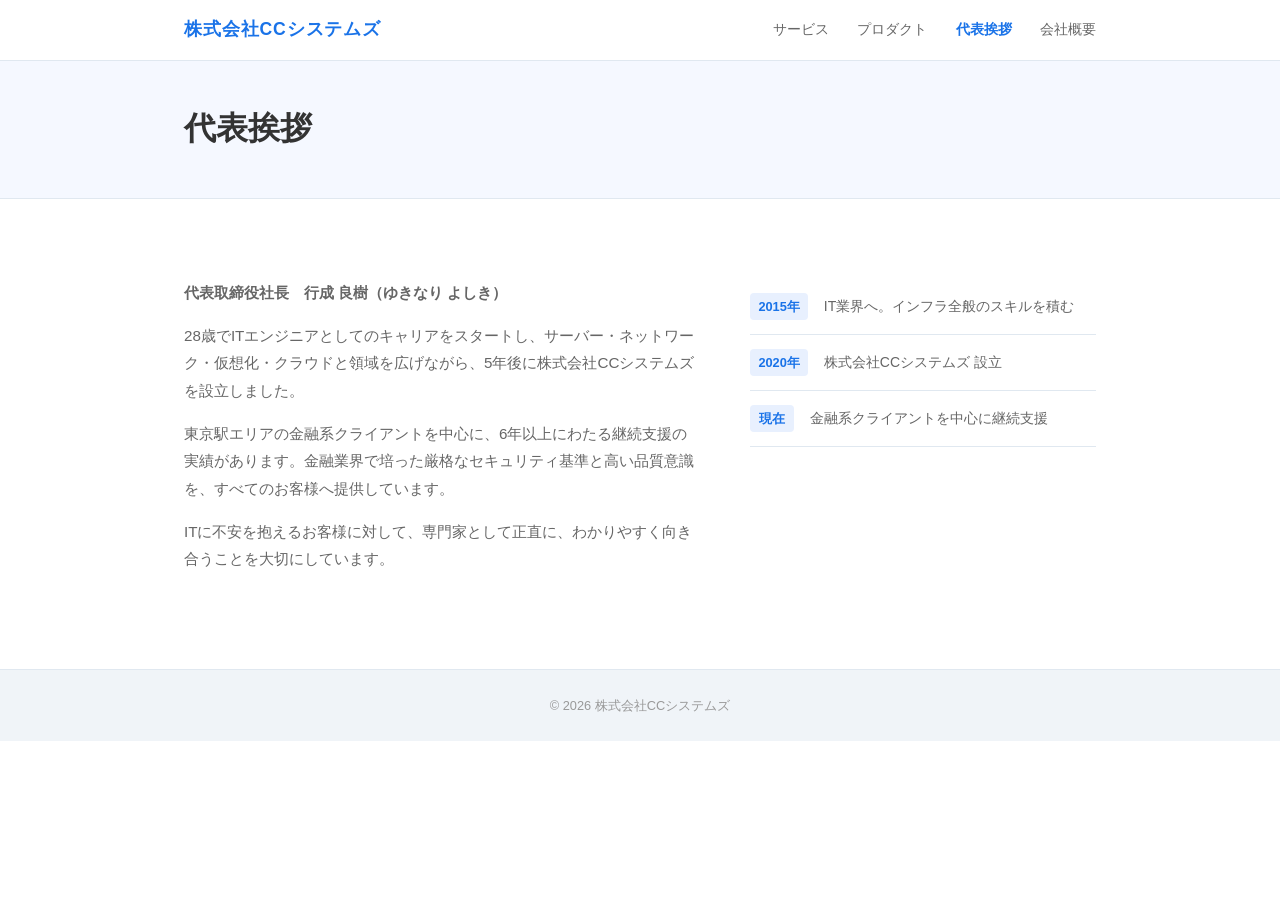
==== about.html @ 44f5fd3d "初回コミット: 株式会社CCシステムズ ホームページ" ====
<!DOCTYPE html>
<html lang="ja">
<head>
  <meta charset="UTF-8">
  <meta name="viewport" content="width=device-width, initial-scale=1.0">
  <title>代表挨拶 | 株式会社CCシステムズ</title>
  <link rel="stylesheet" href="style.css">
  <link rel="stylesheet" href="https://cdnjs.cloudflare.com/ajax/libs/font-awesome/6.5.0/css/all.min.css">
</head>
<body>

  <header>
    <div class="container">
      <div class="logo"><a href="index.html">株式会社CCシステムズ</a></div>
      <nav>
        <a href="service.html">サービス</a>
        <a href="inframanager.html">プロダクト</a>
        <a href="about.html" class="active">代表挨拶</a>
        <a href="company.html">会社概要</a>
      </nav>
    </div>
  </header>

  <section class="page-hero">
    <div class="container">
      <h1>代表挨拶</h1>
    </div>
  </section>

  <section class="section">
    <div class="container">
      <div class="about-grid">
        <div class="about-text">
          <p class="about-name">代表取締役社長　行成 良樹（ゆきなり よしき）</p>
          <p>28歳でITエンジニアとしてのキャリアをスタートし、サーバー・ネットワーク・仮想化・クラウドと領域を広げながら、5年後に株式会社CCシステムズを設立しました。</p>
          <p>東京駅エリアの金融系クライアントを中心に、6年以上にわたる継続支援の実績があります。金融業界で培った厳格なセキュリティ基準と高い品質意識を、すべてのお客様へ提供しています。</p>
          <p>ITに不安を抱えるお客様に対して、専門家として正直に、わかりやすく向き合うことを大切にしています。</p>
        </div>
        <div class="about-career">
          <div class="career-item">
            <span class="career-age">2015年</span>
            <span class="career-desc">IT業界へ。インフラ全般のスキルを積む</span>
          </div>
          <div class="career-item">
            <span class="career-age">2020年</span>
            <span class="career-desc">株式会社CCシステムズ 設立</span>
          </div>
          <div class="career-item">
            <span class="career-age">現在</span>
            <span class="career-desc">金融系クライアントを中心に継続支援</span>
          </div>
        </div>
      </div>
    </div>
  </section>

  <footer>
    <div class="container">
      <p>&copy; 2026 株式会社CCシステムズ</p>
    </div>
  </footer>

</body>
</html>
---- style.css ----
* {
  margin: 0;
  padding: 0;
  box-sizing: border-box;
}

:root {
  --primary: #1a73e8;
  --primary-dark: #1557b0;
  --text: #333;
  --text-light: #666;
  --bg-light: #f5f8ff;
  --border: #e0e8f0;
  --white: #fff;
}

body {
  font-family: 'Helvetica Neue', Arial, 'Hiragino Kaku Gothic ProN', 'Hiragino Sans', Meiryo, sans-serif;
  color: var(--text);
  line-height: 1.8;
  background: var(--white);
}

.container {
  max-width: 960px;
  margin: 0 auto;
  padding: 0 24px;
}

/* Header */
header {
  position: fixed;
  top: 0;
  width: 100%;
  background: var(--white);
  border-bottom: 1px solid var(--border);
  z-index: 100;
  padding: 14px 0;
}

header .container {
  display: flex;
  justify-content: space-between;
  align-items: center;
}

.logo {
  color: var(--primary);
  font-size: 1.1rem;
  font-weight: 700;
  letter-spacing: 0.05em;
}

nav a {
  color: var(--text-light);
  text-decoration: none;
  margin-left: 24px;
  font-size: 0.9rem;
  transition: color 0.2s;
}

nav a:hover {
  color: var(--primary);
}

/* Logo link */
.logo a {
  color: var(--primary);
  text-decoration: none;
}

nav a.active {
  color: var(--primary);
  font-weight: 700;
}

/* Page hero */
.page-hero {
  background: var(--bg-light);
  padding: 100px 0 40px;
  border-bottom: 1px solid var(--border);
}

.page-hero h1 {
  font-size: 2rem;
  font-weight: 700;
  color: var(--text);
}

/* Hero */
.hero {
  background: var(--white);
  padding: 140px 0 90px;
  text-align: center;
  border-bottom: 1px solid var(--border);
}

.hero h1 {
  font-size: 2.4rem;
  font-weight: 700;
  color: var(--text);
  letter-spacing: 0.1em;
  margin-bottom: 16px;
}

.hero-en {
  font-size: 1rem;
  color: var(--text-light);
  letter-spacing: 0.15em;
  margin-bottom: 16px;
}

.hero-copy {
  font-size: 1rem;
  color: var(--text-light);
  margin-bottom: 36px;
}

.hero-links {
  display: flex;
  gap: 16px;
  justify-content: center;
  flex-wrap: wrap;
}

.btn-outline {
  background: transparent;
  border: 2px solid var(--primary);
  color: var(--primary);
}

.btn-outline:hover {
  background: var(--primary);
  color: var(--white);
}

/* Section */
.section {
  padding: 80px 0;
}

.section-gray {
  background: var(--bg-light);
}

h2 {
  font-size: 1.6rem;
  font-weight: 700;
  color: var(--text);
  margin-bottom: 48px;
  position: relative;
  display: inline-block;
}

h2::after {
  content: '';
  display: block;
  width: 36px;
  height: 3px;
  background: var(--primary);
  margin-top: 10px;
}

/* Service */
.service-grid {
  display: grid;
  grid-template-columns: repeat(2, 1fr);
  gap: 24px;
  max-width: 720px;
}

.service-card {
  background: var(--white);
  border: 1px solid var(--border);
  border-radius: 8px;
  padding: 32px 24px;
  transition: box-shadow 0.2s, border-color 0.2s;
}

.service-card:hover {
  box-shadow: 0 4px 20px rgba(26, 115, 232, 0.1);
  border-color: var(--primary);
}

.service-icon {
  font-size: 2rem;
  margin-bottom: 16px;
  color: var(--primary);
}

.service-card h3 {
  font-size: 1rem;
  font-weight: 700;
  margin-bottom: 12px;
  color: var(--text);
}

.service-card p {
  font-size: 0.875rem;
  color: var(--text-light);
  line-height: 1.7;
}

/* Product */
.product-card {
  background: var(--white);
  border: 1px solid var(--border);
  border-radius: 10px;
  padding: 36px;
  max-width: 720px;
}

.product-header {
  margin-bottom: 28px;
}

.product-title {
  display: flex;
  align-items: center;
  gap: 14px;
  margin-bottom: 14px;
}

.product-icon {
  font-size: 1.6rem;
  color: var(--primary);
}

.product-title h3 {
  font-size: 1.5rem;
  font-weight: 700;
  color: var(--text);
}

.product-desc {
  font-size: 0.95rem;
  color: var(--text-light);
  line-height: 1.7;
}

.product-features {
  display: grid;
  grid-template-columns: repeat(3, 1fr);
  gap: 12px;
  margin-bottom: 24px;
}

.product-feature {
  display: flex;
  align-items: center;
  gap: 10px;
  font-size: 0.875rem;
  color: var(--text);
}

.product-feature i {
  color: var(--primary);
  width: 16px;
  text-align: center;
}

.product-target {
  font-size: 0.85rem;
  color: var(--text-light);
  border-top: 1px solid var(--border);
  padding-top: 16px;
}

.product-target i {
  color: var(--primary);
  margin-right: 6px;
}

.product-footer {
  margin-top: 24px;
}

/* About */
.about-grid {
  display: grid;
  grid-template-columns: 3fr 2fr;
  gap: 48px;
  align-items: start;
}

.about-name {
  font-size: 1rem;
  font-weight: 700;
  color: var(--primary);
  margin-bottom: 20px;
}

.about-text p {
  margin-bottom: 16px;
  color: var(--text-light);
  font-size: 0.95rem;
}

.career-item {
  display: flex;
  align-items: baseline;
  gap: 16px;
  padding: 14px 0;
  border-bottom: 1px solid var(--border);
}

.career-age {
  font-size: 0.8rem;
  font-weight: 700;
  color: var(--primary);
  min-width: 44px;
  background: #e8f0fe;
  padding: 2px 8px;
  border-radius: 4px;
  text-align: center;
}

.career-desc {
  font-size: 0.875rem;
  color: var(--text-light);
}

/* Company */
.company-table {
  width: 100%;
  border-collapse: collapse;
}

.company-table tr {
  border-bottom: 1px solid var(--border);
}

.company-table th {
  width: 150px;
  padding: 18px 0;
  font-size: 0.85rem;
  font-weight: 700;
  color: var(--text-light);
  text-align: left;
  vertical-align: top;
}

.company-table td {
  padding: 18px 0;
  font-size: 0.9rem;
  color: var(--text);
}

/* Contact */
.contact-container {
  text-align: center;
}

.contact-container p {
  color: var(--text-light);
  margin-bottom: 32px;
  font-size: 0.95rem;
}

.btn {
  display: inline-block;
  padding: 14px 40px;
  background: var(--primary);
  color: var(--white);
  text-decoration: none;
  border-radius: 6px;
  font-size: 0.9rem;
  letter-spacing: 0.05em;
  transition: background 0.2s;
}

.btn:hover {
  background: var(--primary-dark);
}

/* Footer */
footer {
  background: #f0f4f8;
  color: #999;
  padding: 24px 0;
  text-align: center;
  font-size: 0.8rem;
  border-top: 1px solid var(--border);
}

/* Responsive */
@media (max-width: 768px) {
  .hero h1 {
    font-size: 2rem;
  }

  .service-grid {
    grid-template-columns: 1fr;
  }

  .about-grid {
    grid-template-columns: 1fr;
    gap: 32px;
  }

  nav a {
    margin-left: 14px;
    font-size: 0.8rem;
  }
}
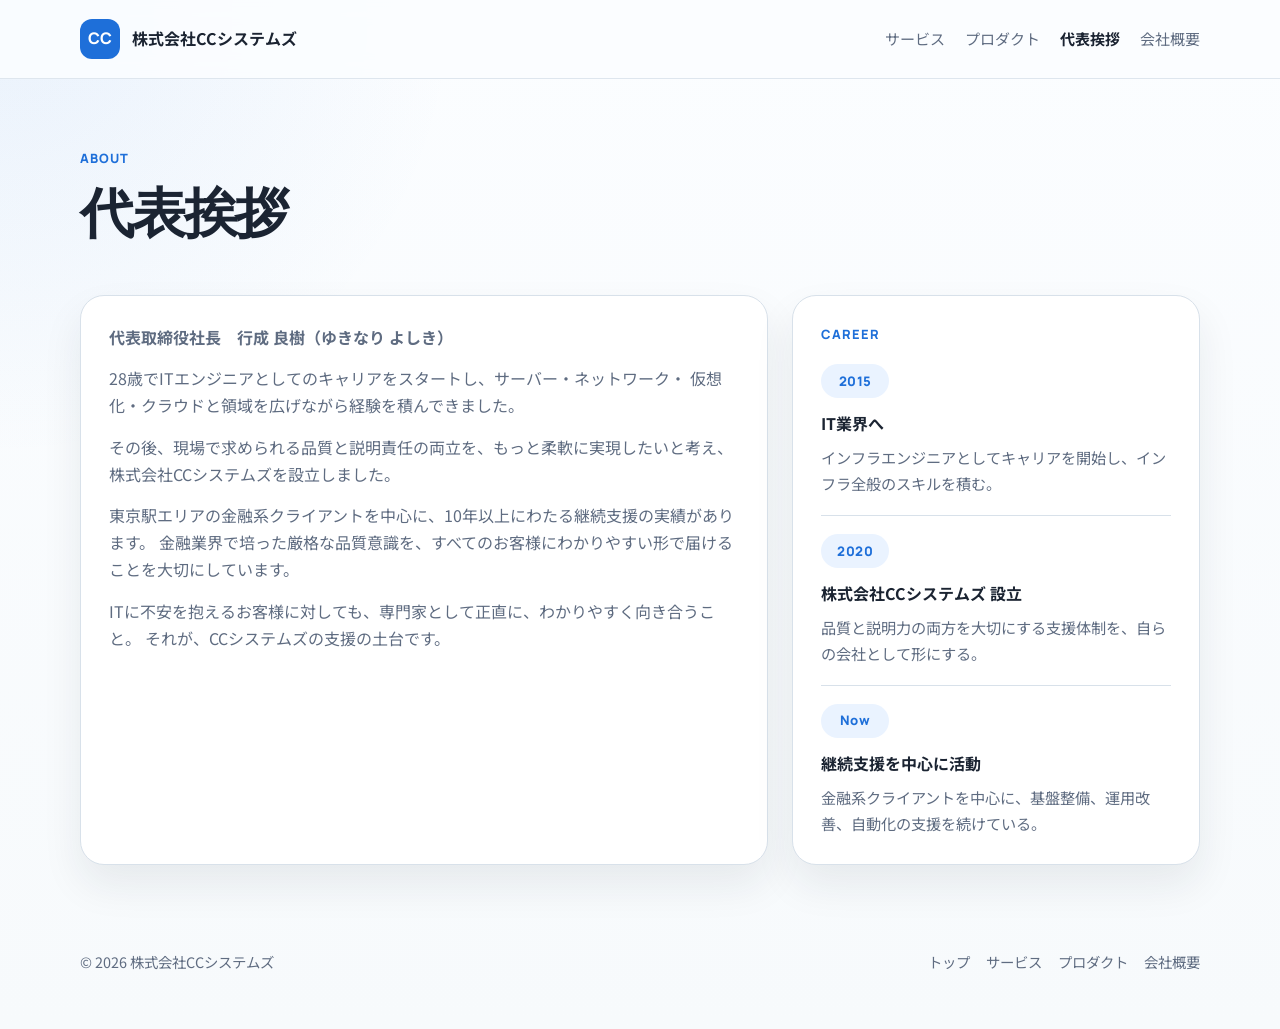
==== commit 5b6e2f73: "ホームページをcodex版に刷新 Co-Authored-By: Claude Sonnet 4.6 <noreply@anthropic.com>" ====
--- a/about.html
+++ b/about.html
@@ -3,62 +3,99 @@
 <head>
   <meta charset="UTF-8">
   <meta name="viewport" content="width=device-width, initial-scale=1.0">
+  <meta name="description" content="株式会社CCシステムズ代表、行成良樹の挨拶と歩みをご紹介します。">
   <title>代表挨拶 | 株式会社CCシステムズ</title>
-  <link rel="stylesheet" href="style.css">
+  <link rel="stylesheet" href="index-simple.css">
+  <link rel="stylesheet" href="about-simple.css">
   <link rel="stylesheet" href="https://cdnjs.cloudflare.com/ajax/libs/font-awesome/6.5.0/css/all.min.css">
 </head>
 <body>
-
-  <header>
-    <div class="container">
-      <div class="logo"><a href="index.html">株式会社CCシステムズ</a></div>
-      <nav>
+  <header class="site-header">
+    <div class="container header-inner">
+      <a class="brand" href="index.html">
+        <span class="brand-mark">CC</span>
+        <span class="brand-text">株式会社CCシステムズ</span>
+      </a>
+      <nav class="site-nav" aria-label="Primary">
         <a href="service.html">サービス</a>
-        <a href="inframanager.html">プロダクト</a>
-        <a href="about.html" class="active">代表挨拶</a>
+        <a href="product.html">プロダクト</a>
+        <a class="active" href="about.html" aria-current="page">代表挨拶</a>
         <a href="company.html">会社概要</a>
       </nav>
     </div>
   </header>
 
-  <section class="page-hero">
-    <div class="container">
-      <h1>代表挨拶</h1>
-    </div>
-  </section>
+  <main>
+    <section class="page-hero">
+      <div class="container">
+        <p class="section-label">About</p>
+        <h1>代表挨拶</h1>
+      </div>
+    </section>
 
-  <section class="section">
-    <div class="container">
-      <div class="about-grid">
-        <div class="about-text">
-          <p class="about-name">代表取締役社長　行成 良樹（ゆきなり よしき）</p>
-          <p>28歳でITエンジニアとしてのキャリアをスタートし、サーバー・ネットワーク・仮想化・クラウドと領域を広げながら、5年後に株式会社CCシステムズを設立しました。</p>
-          <p>東京駅エリアの金融系クライアントを中心に、6年以上にわたる継続支援の実績があります。金融業界で培った厳格なセキュリティ基準と高い品質意識を、すべてのお客様へ提供しています。</p>
-          <p>ITに不安を抱えるお客様に対して、専門家として正直に、わかりやすく向き合うことを大切にしています。</p>
-        </div>
-        <div class="about-career">
-          <div class="career-item">
-            <span class="career-age">2015年</span>
-            <span class="career-desc">IT業界へ。インフラ全般のスキルを積む</span>
-          </div>
-          <div class="career-item">
-            <span class="career-age">2020年</span>
-            <span class="career-desc">株式会社CCシステムズ 設立</span>
-          </div>
-          <div class="career-item">
-            <span class="career-age">現在</span>
-            <span class="career-desc">金融系クライアントを中心に継続支援</span>
-          </div>
+    <section class="section">
+      <div class="container">
+        <div class="about-layout">
+          <article class="message-card">
+            <p class="message-name">代表取締役社長　行成 良樹（ゆきなり よしき）</p>
+            <p>
+              28歳でITエンジニアとしてのキャリアをスタートし、サーバー・ネットワーク・
+              仮想化・クラウドと領域を広げながら経験を積んできました。
+            </p>
+            <p>
+              その後、現場で求められる品質と説明責任の両立を、もっと柔軟に実現したいと考え、
+              株式会社CCシステムズを設立しました。
+            </p>
+            <p>
+              東京駅エリアの金融系クライアントを中心に、10年以上にわたる継続支援の実績があります。
+              金融業界で培った厳格な品質意識を、すべてのお客様にわかりやすい形で届けることを大切にしています。
+            </p>
+            <p>
+              ITに不安を抱えるお客様に対しても、専門家として正直に、わかりやすく向き合うこと。
+              それが、CCシステムズの支援の土台です。
+            </p>
+          </article>
+
+          <aside class="career-card">
+            <p class="section-label">Career</p>
+            <div class="career-item">
+              <span class="career-year">2015</span>
+              <div class="career-body">
+                <strong>IT業界へ</strong>
+                <p>インフラエンジニアとしてキャリアを開始し、インフラ全般のスキルを積む。</p>
+              </div>
+            </div>
+            <div class="career-item">
+              <span class="career-year">2020</span>
+              <div class="career-body">
+                <strong>株式会社CCシステムズ 設立</strong>
+                <p>品質と説明力の両方を大切にする支援体制を、自らの会社として形にする。</p>
+              </div>
+            </div>
+            <div class="career-item">
+              <span class="career-year">Now</span>
+              <div class="career-body">
+                <strong>継続支援を中心に活動</strong>
+                <p>金融系クライアントを中心に、基盤整備、運用改善、自動化の支援を続けている。</p>
+              </div>
+            </div>
+          </aside>
         </div>
       </div>
-    </div>
-  </section>
+    </section>
 
-  <footer>
-    <div class="container">
-      <p>&copy; 2026 株式会社CCシステムズ</p>
+  </main>
+
+  <footer class="site-footer">
+    <div class="container footer-inner">
+      <p>© 2026 株式会社CCシステムズ</p>
+      <div class="footer-links">
+        <a href="index.html">トップ</a>
+        <a href="service.html">サービス</a>
+        <a href="product.html">プロダクト</a>
+        <a href="company.html">会社概要</a>
+      </div>
     </div>
   </footer>
-
 </body>
 </html>
--- a/index-simple.css
+++ b/index-simple.css
@@ -0,0 +1,366 @@
+@import url("https://fonts.googleapis.com/css2?family=Manrope:wght@500;700;800&family=Noto+Sans+JP:wght@400;500;700;800&display=swap");
+
+:root {
+  --bg: #f7fafc;
+  --bg-soft: #eef4f8;
+  --surface: #ffffff;
+  --text: #1b2432;
+  --text-soft: #5f6c81;
+  --line: #d8e1ea;
+  --accent: #1e6fd9;
+  --accent-soft: #eaf3ff;
+  --shadow: 0 20px 40px rgba(27, 36, 50, 0.08);
+}
+
+*,
+*::before,
+*::after {
+  box-sizing: border-box;
+}
+
+body {
+  margin: 0;
+  font-family: "Noto Sans JP", sans-serif;
+  color: var(--text);
+  background:
+    radial-gradient(circle at top left, rgba(30, 111, 217, 0.08), transparent 28%),
+    linear-gradient(180deg, #fbfdff 0%, var(--bg) 100%);
+  line-height: 1.7;
+  -webkit-font-smoothing: antialiased;
+}
+
+a {
+  color: inherit;
+  text-decoration: none;
+}
+
+.container {
+  width: min(1120px, calc(100% - 48px));
+  margin: 0 auto;
+}
+
+.site-header {
+  position: sticky;
+  top: 0;
+  z-index: 20;
+  background: rgba(251, 253, 255, 0.88);
+  backdrop-filter: blur(10px);
+  border-bottom: 1px solid rgba(216, 225, 234, 0.8);
+}
+
+.header-inner {
+  display: flex;
+  align-items: center;
+  justify-content: space-between;
+  gap: 24px;
+  min-height: 78px;
+}
+
+.brand {
+  display: inline-flex;
+  align-items: center;
+  gap: 12px;
+  font-weight: 700;
+}
+
+.brand-mark {
+  display: inline-flex;
+  align-items: center;
+  justify-content: center;
+  width: 40px;
+  height: 40px;
+  border-radius: 12px;
+  background: var(--accent);
+  color: #fff;
+  font-family: "Manrope", sans-serif;
+  font-weight: 800;
+}
+
+.brand-text {
+  font-size: 1rem;
+}
+
+.site-nav {
+  display: flex;
+  align-items: center;
+  gap: 20px;
+  flex-wrap: wrap;
+}
+
+.site-nav a {
+  color: var(--text-soft);
+  font-size: 0.94rem;
+}
+
+.site-nav a:hover {
+  color: var(--text);
+}
+
+.hero {
+  padding: 72px 0 56px;
+}
+
+.hero-grid {
+  display: block;
+}
+
+.eyebrow,
+.section-label,
+.panel-label {
+  font-family: "Manrope", sans-serif;
+  font-size: 0.8rem;
+  font-weight: 800;
+  letter-spacing: 0.08em;
+  text-transform: uppercase;
+}
+
+.eyebrow,
+.section-label {
+  color: var(--accent);
+}
+
+.hero h1,
+.section h2,
+.contact-box h2,
+.product-copy h2 {
+  margin: 0;
+  font-family: "Manrope", sans-serif;
+  letter-spacing: -0.04em;
+}
+
+.hero h1 {
+  margin-top: 14px;
+  font-size: clamp(2.6rem, 6vw, 4.6rem);
+  line-height: 1.04;
+}
+
+.hero-lead {
+  max-width: 980px;
+  margin: 22px 0 0;
+  font-size: 1.02rem;
+  color: var(--text-soft);
+}
+
+.hero-lead-line {
+  display: block;
+  white-space: nowrap;
+}
+
+.hero-lead-line + .hero-lead-line {
+  margin-top: 2px;
+}
+
+.hero-copy {
+  max-width: 920px;
+}
+
+.hero-actions {
+  display: flex;
+  gap: 14px;
+  flex-wrap: wrap;
+  margin-top: 28px;
+}
+
+.btn {
+  display: inline-flex;
+  align-items: center;
+  justify-content: center;
+  min-height: 48px;
+  padding: 0 22px;
+  border-radius: 999px;
+  font-size: 0.95rem;
+  font-weight: 700;
+  border: 1px solid transparent;
+}
+
+.btn-primary {
+  background: var(--accent);
+  color: #fff;
+  box-shadow: 0 12px 24px rgba(30, 111, 217, 0.18);
+}
+
+.btn-secondary {
+  background: var(--surface);
+  border-color: var(--line);
+  color: var(--text);
+}
+
+.hero-points {
+  display: flex;
+  flex-wrap: wrap;
+  gap: 12px 18px;
+  margin-top: 24px;
+  color: var(--text-soft);
+  font-size: 0.92rem;
+}
+
+.hero-points i {
+  color: var(--accent);
+  margin-right: 6px;
+}
+
+.section {
+  padding: 30px 0 42px;
+}
+
+.section-soft {
+  background: rgba(255, 255, 255, 0.45);
+}
+
+.section-head {
+  max-width: 720px;
+  margin-bottom: 28px;
+}
+
+.section h2,
+.contact-box h2,
+.product-copy h2 {
+  margin-top: 10px;
+  font-size: clamp(2rem, 4vw, 2.7rem);
+  line-height: 1.08;
+}
+
+.section-copy,
+.contact-box p,
+.product-copy p {
+  margin: 14px 0 0;
+  color: var(--text-soft);
+}
+
+.card-grid {
+  display: grid;
+  gap: 20px;
+}
+
+.two-column {
+  grid-template-columns: repeat(2, minmax(0, 1fr));
+}
+
+.three-column {
+  grid-template-columns: repeat(3, minmax(0, 1fr));
+}
+
+.info-card,
+.product-banner,
+.contact-box {
+  background: var(--surface);
+  border: 1px solid var(--line);
+  border-radius: 24px;
+  box-shadow: var(--shadow);
+}
+
+.info-card {
+  padding: 28px;
+}
+
+.info-card.compact {
+  padding: 24px;
+}
+
+.card-icon {
+  display: inline-flex;
+  align-items: center;
+  justify-content: center;
+  width: 48px;
+  height: 48px;
+  border-radius: 16px;
+  background: var(--accent-soft);
+  color: var(--accent);
+  font-size: 1.1rem;
+}
+
+.info-card h3 {
+  margin: 18px 0 0;
+  font-size: 1.2rem;
+}
+
+.info-card p {
+  margin: 10px 0 0;
+  color: var(--text-soft);
+}
+
+.product-banner {
+  display: flex;
+  align-items: center;
+  justify-content: space-between;
+  gap: 24px;
+  padding: 30px;
+}
+
+.contact-box {
+  text-align: center;
+  padding: 42px 24px;
+}
+
+.contact-box .btn {
+  margin-top: 22px;
+}
+
+.site-footer {
+  padding: 28px 0 40px;
+}
+
+.footer-inner {
+  display: flex;
+  justify-content: space-between;
+  align-items: center;
+  gap: 16px;
+  color: var(--text-soft);
+  font-size: 0.9rem;
+}
+
+.footer-links {
+  display: flex;
+  flex-wrap: wrap;
+  gap: 16px;
+}
+
+@media (max-width: 900px) {
+  .two-column,
+  .three-column,
+  .product-banner,
+  .footer-inner {
+    grid-template-columns: 1fr;
+    flex-direction: column;
+    align-items: flex-start;
+  }
+
+  .header-inner {
+    padding: 14px 0;
+    align-items: flex-start;
+    flex-direction: column;
+  }
+
+  .site-nav {
+    gap: 12px 18px;
+  }
+
+  .hero {
+    padding-top: 40px;
+  }
+
+  .product-banner,
+  .contact-box {
+    align-items: flex-start;
+    text-align: left;
+  }
+}
+
+@media (max-width: 640px) {
+  .container {
+    width: min(100% - 32px, 1120px);
+  }
+
+  .hero-lead-line {
+    white-space: normal;
+  }
+
+  .hero-actions {
+    flex-direction: column;
+  }
+
+  .hero-actions .btn,
+  .contact-box .btn {
+    width: 100%;
+  }
+}
--- a/about-simple.css
+++ b/about-simple.css
@@ -0,0 +1,134 @@
+.site-nav a.active {
+  color: var(--text);
+  font-weight: 700;
+}
+
+.page-hero {
+  padding: 56px 0 24px;
+}
+
+.page-hero h1 {
+  margin: 10px 0 0;
+  font-family: "Manrope", sans-serif;
+  font-size: clamp(2.2rem, 5vw, 3.4rem);
+  letter-spacing: -0.04em;
+  line-height: 1.08;
+}
+
+.page-lead {
+  max-width: 760px;
+  margin: 16px 0 0;
+  color: var(--text-soft);
+  font-size: 1rem;
+}
+
+.about-layout {
+  display: grid;
+  grid-template-columns: minmax(0, 1.35fr) minmax(280px, 0.8fr);
+  gap: 24px;
+}
+
+.message-card,
+.career-card,
+.quote-box {
+  background: var(--surface);
+  border: 1px solid var(--line);
+  border-radius: 24px;
+  box-shadow: var(--shadow);
+}
+
+.message-card,
+.career-card {
+  padding: 28px;
+}
+
+.message-name {
+  margin: 0 0 18px;
+  font-weight: 700;
+  color: var(--accent);
+}
+
+.message-card p {
+  margin: 0;
+  color: var(--text-soft);
+}
+
+.message-card p + p {
+  margin-top: 14px;
+}
+
+.career-card .section-label {
+  margin: 0 0 18px;
+}
+
+.career-item + .career-item {
+  margin-top: 18px;
+  padding-top: 18px;
+  border-top: 1px solid var(--line);
+}
+
+.career-year {
+  display: inline-flex;
+  align-items: center;
+  justify-content: center;
+  min-width: 68px;
+  min-height: 34px;
+  padding: 0 12px;
+  border-radius: 999px;
+  background: var(--accent-soft);
+  color: var(--accent);
+  font-family: "Manrope", sans-serif;
+  font-size: 0.82rem;
+  font-weight: 800;
+  letter-spacing: 0.04em;
+}
+
+.career-body {
+  margin-top: 12px;
+}
+
+.career-body strong {
+  display: block;
+  font-size: 1rem;
+}
+
+.career-body p {
+  margin: 8px 0 0;
+  color: var(--text-soft);
+  font-size: 0.95rem;
+}
+
+.quote-box {
+  padding: 34px 30px;
+}
+
+.quote-box h2 {
+  margin: 10px 0 0;
+  font-family: "Manrope", sans-serif;
+  font-size: clamp(1.7rem, 4vw, 2.5rem);
+  line-height: 1.2;
+  letter-spacing: -0.04em;
+}
+
+.quote-box p:last-child {
+  margin: 14px 0 0;
+  color: var(--text-soft);
+}
+
+@media (max-width: 900px) {
+  .about-layout {
+    grid-template-columns: 1fr;
+  }
+}
+
+@media (max-width: 640px) {
+  .page-hero {
+    padding-top: 40px;
+  }
+
+  .message-card,
+  .career-card,
+  .quote-box {
+    padding: 24px;
+  }
+}
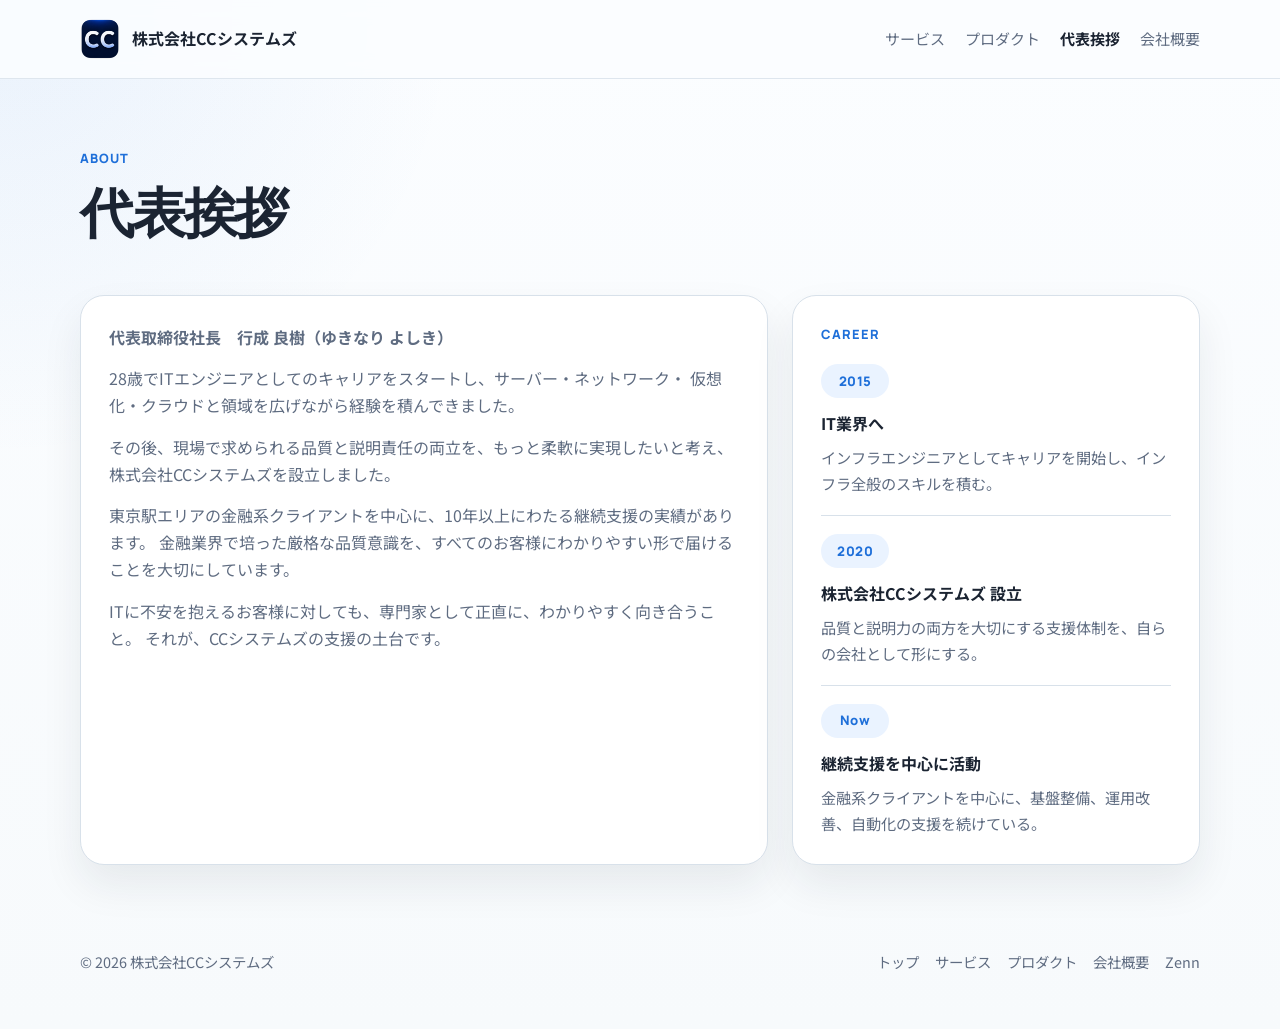
==== commit 27f180ae: "AI導入支援を第3のサービスとして追加し、Zenn導線と会社アイコンを整備 - サービス/トップにAI導入支援(閉域・オンプレ対応)を追加、詳細セクションを新設 - トップの打ち出しをAI・自動化の実" ====
--- a/about.html
+++ b/about.html
@@ -7,13 +7,14 @@
   <title>代表挨拶 | 株式会社CCシステムズ</title>
   <link rel="stylesheet" href="index-simple.css">
   <link rel="stylesheet" href="about-simple.css">
+  <link rel="icon" type="image/png" href="images/Company_icon.png">
   <link rel="stylesheet" href="https://cdnjs.cloudflare.com/ajax/libs/font-awesome/6.5.0/css/all.min.css">
 </head>
 <body>
   <header class="site-header">
     <div class="container header-inner">
       <a class="brand" href="index.html">
-        <span class="brand-mark">CC</span>
+        <img class="brand-mark" src="images/Company_icon.png" alt="">
         <span class="brand-text">株式会社CCシステムズ</span>
       </a>
       <nav class="site-nav" aria-label="Primary">
@@ -94,6 +95,7 @@
         <a href="service.html">サービス</a>
         <a href="product.html">プロダクト</a>
         <a href="company.html">会社概要</a>
+        <a href="https://zenn.dev/cc_systems" target="_blank" rel="noopener">Zenn</a>
       </div>
     </div>
   </footer>
--- a/index-simple.css
+++ b/index-simple.css
@@ -64,16 +64,11 @@
 }
 
 .brand-mark {
-  display: inline-flex;
-  align-items: center;
-  justify-content: center;
+  display: block;
   width: 40px;
   height: 40px;
   border-radius: 12px;
-  background: var(--accent);
-  color: #fff;
-  font-family: "Manrope", sans-serif;
-  font-weight: 800;
+  object-fit: cover;
 }
 
 .brand-text {
@@ -171,6 +166,7 @@
   font-size: 0.95rem;
   font-weight: 700;
   border: 1px solid transparent;
+  white-space: nowrap;
 }
 
 .btn-primary {
@@ -279,12 +275,29 @@
   color: var(--text-soft);
 }
 
+.card-link {
+  color: var(--accent);
+  font-weight: 700;
+  white-space: nowrap;
+}
+
+.card-link:hover {
+  text-decoration: underline;
+}
+
 .product-banner {
   display: flex;
   align-items: center;
   justify-content: space-between;
   gap: 24px;
   padding: 30px;
+}
+
+.product-actions {
+  display: flex;
+  flex-wrap: wrap;
+  gap: 14px;
+  justify-content: flex-end;
 }
 
 .contact-box {
@@ -344,6 +357,10 @@
     align-items: flex-start;
     text-align: left;
   }
+
+  .product-actions {
+    justify-content: flex-start;
+  }
 }
 
 @media (max-width: 640px) {
@@ -360,6 +377,7 @@
   }
 
   .hero-actions .btn,
+  .product-actions .btn,
   .contact-box .btn {
     width: 100%;
   }
